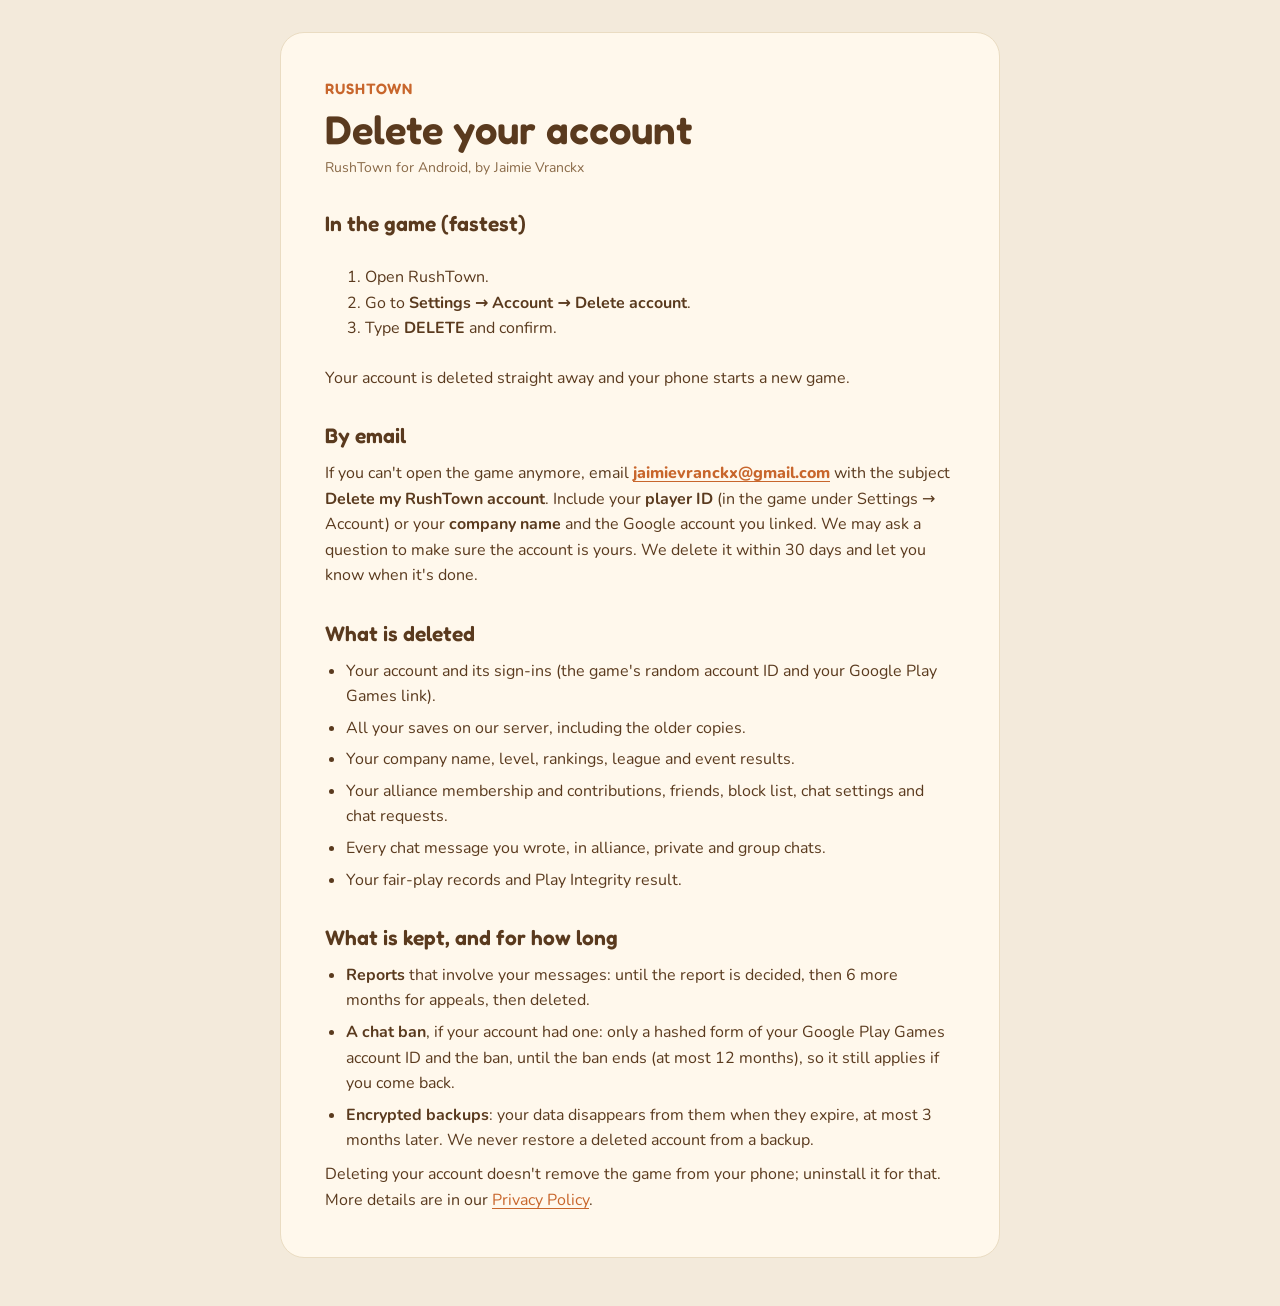
==== delete-account.html @ 023f312e "Publish: new home page (hero, slideshow, characters, valley, news, join), press kit, privacy policy " ====
<!doctype html>
<html lang="en">
<head>
<meta charset="utf-8">
<meta name="viewport" content="width=device-width, initial-scale=1">
<title>Delete Your RushTown Account</title>
<meta name="description" content="How to delete your RushTown account and data.">
<link rel="stylesheet" href="style.css">
</head>
<body>
<main class="wrap">
  <header>
    <a class="game" href="./">RushTown</a>
    <h1>Delete your account</h1>
    <p class="meta">RushTown for Android, by Jaimie Vranckx</p>
  </header>

  <section>
    <h2>In the game (fastest)</h2>
    <ol class="points">
      <li>Open RushTown.</li>
      <li>Go to <strong>Settings → Account → Delete account</strong>.</li>
      <li>Type <strong>DELETE</strong> and confirm.</li>
    </ol>
    <p>Your account is deleted straight away and your phone starts a new game.</p>
  </section>

  <section>
    <h2>By email</h2>
    <p>If you can't open the game anymore, email <a class="addr" href="mailto:jaimievranckx@gmail.com?subject=Delete%20my%20RushTown%20account">jaimievranckx@gmail.com</a> with the subject <strong>Delete my RushTown account</strong>. Include your <strong>player ID</strong> (in the game under Settings → Account) or your <strong>company name</strong> and the Google account you linked. We may ask a question to make sure the account is yours. We delete it within 30 days and let you know when it's done.</p>
  </section>

  <section>
    <h2>What is deleted</h2>
    <ul class="points">
      <li>Your account and its sign-ins (the game's random account ID and your Google Play Games link).</li>
      <li>All your saves on our server, including the older copies.</li>
      <li>Your company name, level, rankings, league and event results.</li>
      <li>Your alliance membership and contributions, friends, block list, chat settings and chat requests.</li>
      <li>Every chat message you wrote, in alliance, private and group chats.</li>
      <li>Your fair-play records and Play Integrity result.</li>
    </ul>
  </section>

  <section>
    <h2>What is kept, and for how long</h2>
    <ul class="points">
      <li><strong>Reports</strong> that involve your messages: until the report is decided, then 6 more months for appeals, then deleted.</li>
      <li><strong>A chat ban</strong>, if your account had one: only a hashed form of your Google Play Games account ID and the ban, until the ban ends (at most 12 months), so it still applies if you come back.</li>
      <li><strong>Encrypted backups</strong>: your data disappears from them when they expire, at most 3 months later. We never restore a deleted account from a backup.</li>
    </ul>
    <p>Deleting your account doesn't remove the game from your phone; uninstall it for that. More details are in our <a href="privacy.html">Privacy Policy</a>.</p>
  </section>
</main>
</body>
</html>
---- style.css ----
/* One readable column: the game's cream card on its warm ground */
@import url("https://fonts.googleapis.com/css2?family=Fredoka:wght@500;600&family=Nunito:wght@400;600;800&display=swap");

:root {
  --ground: #f3eadb;
  --card: #fff8ec;
  --ink: #5a3a1e;
  --muted: #8a6a48;
  --accent: #c8662c;
  --line: #eadcc2;
  --note: #fde9d6;
  --display: "Fredoka", "Nunito", system-ui, sans-serif;
  --body: "Nunito", system-ui, -apple-system, "Segoe UI", sans-serif;
  color-scheme: light;
}
@media (prefers-color-scheme: dark) {
  :root {
    --ground: #1f1813; --card: #2a211a; --ink: #f3e6d2; --muted: #c4a888;
    --accent: #f09a62; --line: #3d3027; --note: #3a2a1e; color-scheme: dark;
  }
}
* { box-sizing: border-box; }
body {
  margin: 0;
  background: var(--ground);
  color: var(--ink);
  font-family: var(--body);
  font-size: 16px;
  line-height: 1.6;
  padding: 32px 16px 48px;
}
.wrap {
  max-width: 720px;
  margin: 0 auto;
  background: var(--card);
  border: 1px solid var(--line);
  border-radius: 24px;
  padding: clamp(20px, 5vw, 44px);
  display: flex;
  flex-direction: column;
  gap: 28px;
}
header { display: flex; flex-direction: column; gap: 6px; }
.game { font-family: var(--display); font-weight: 600; color: var(--accent); font-size: 15px; letter-spacing: 0.06em; text-transform: uppercase; text-decoration: none; }
h1 { font-family: var(--display); font-weight: 600; font-size: clamp(28px, 6vw, 40px); line-height: 1.1; margin: 0; }
h2 { font-family: var(--display); font-weight: 600; font-size: 21px; margin: 0; }
.meta { color: var(--muted); font-size: 14px; margin: 0; }
.summary { background: var(--note); border-radius: 16px; padding: 18px 20px; display: flex; flex-direction: column; gap: 8px; }
.summary strong { font-family: var(--display); font-weight: 600; font-size: 18px; }
section { display: flex; flex-direction: column; gap: 8px; }
p, li { margin: 0; max-width: 65ch; }
.stored { display: grid; grid-template-columns: minmax(0, 12rem) minmax(0, 1fr); gap: 8px 16px; margin: 4px 0 0; }
.stored dt { font-weight: 800; }
.stored dd { margin: 0; }
@media (max-width: 520px) { .stored { grid-template-columns: minmax(0, 1fr); } .stored dd { margin-bottom: 8px; } }
a { color: var(--accent); text-underline-offset: 3px; }
.contact { border-top: 1px solid var(--line); padding-top: 20px; display: flex; flex-direction: column; gap: 6px; }
.addr { font-weight: 800; }
.home { align-items: center; text-align: center; }
.home .logo { width: min(420px, 100%); height: auto; }
.lead { font-family: var(--display); font-weight: 600; font-size: 22px; }
.links { list-style: none; padding: 0; margin: 0; display: flex; gap: 24px; font-weight: 800; }
ul.points { margin: 0; padding-left: 1.3em; display: flex; flex-direction: column; gap: 6px; max-width: 65ch; }
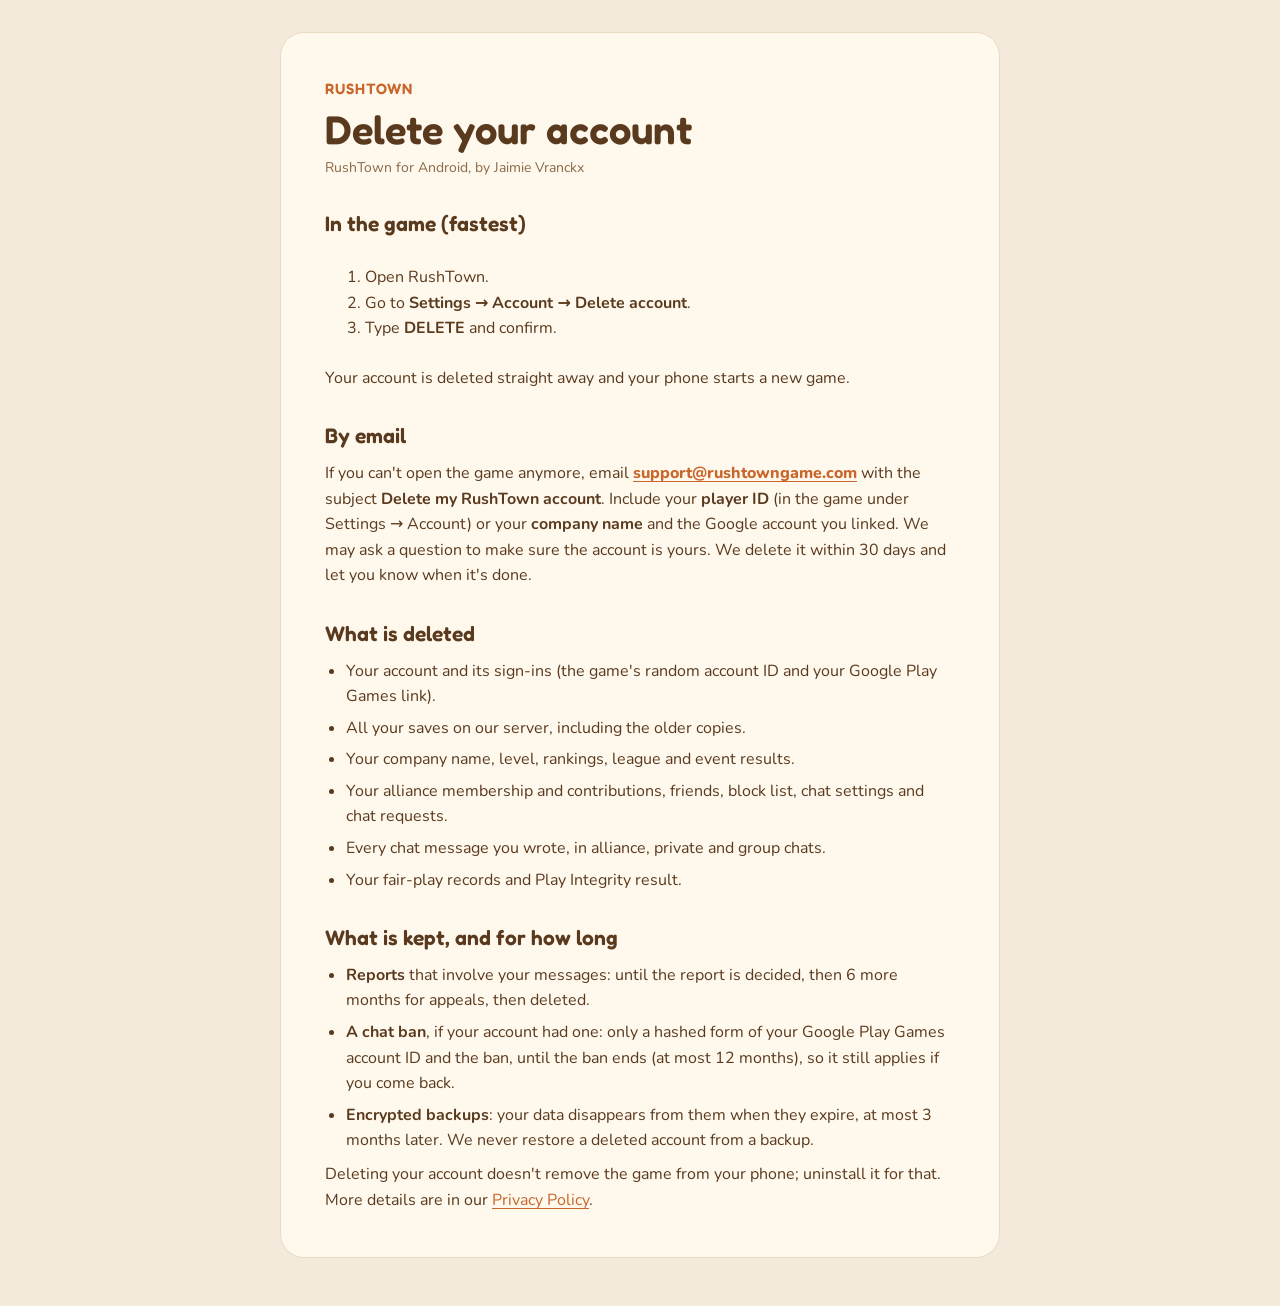
==== commit 9c8b947d: "Support address is support@rushtowngame.com everywhere; privacy names Zoho (EU) as the support-email" ====
--- a/delete-account.html
+++ b/delete-account.html
@@ -27,7 +27,7 @@
 
   <section>
     <h2>By email</h2>
-    <p>If you can't open the game anymore, email <a class="addr" href="mailto:jaimievranckx@gmail.com?subject=Delete%20my%20RushTown%20account">jaimievranckx@gmail.com</a> with the subject <strong>Delete my RushTown account</strong>. Include your <strong>player ID</strong> (in the game under Settings → Account) or your <strong>company name</strong> and the Google account you linked. We may ask a question to make sure the account is yours. We delete it within 30 days and let you know when it's done.</p>
+    <p>If you can't open the game anymore, email <a class="addr" href="mailto:support@rushtowngame.com?subject=Delete%20my%20RushTown%20account">support@rushtowngame.com</a> with the subject <strong>Delete my RushTown account</strong>. Include your <strong>player ID</strong> (in the game under Settings → Account) or your <strong>company name</strong> and the Google account you linked. We may ask a question to make sure the account is yours. We delete it within 30 days and let you know when it's done.</p>
   </section>
 
   <section>
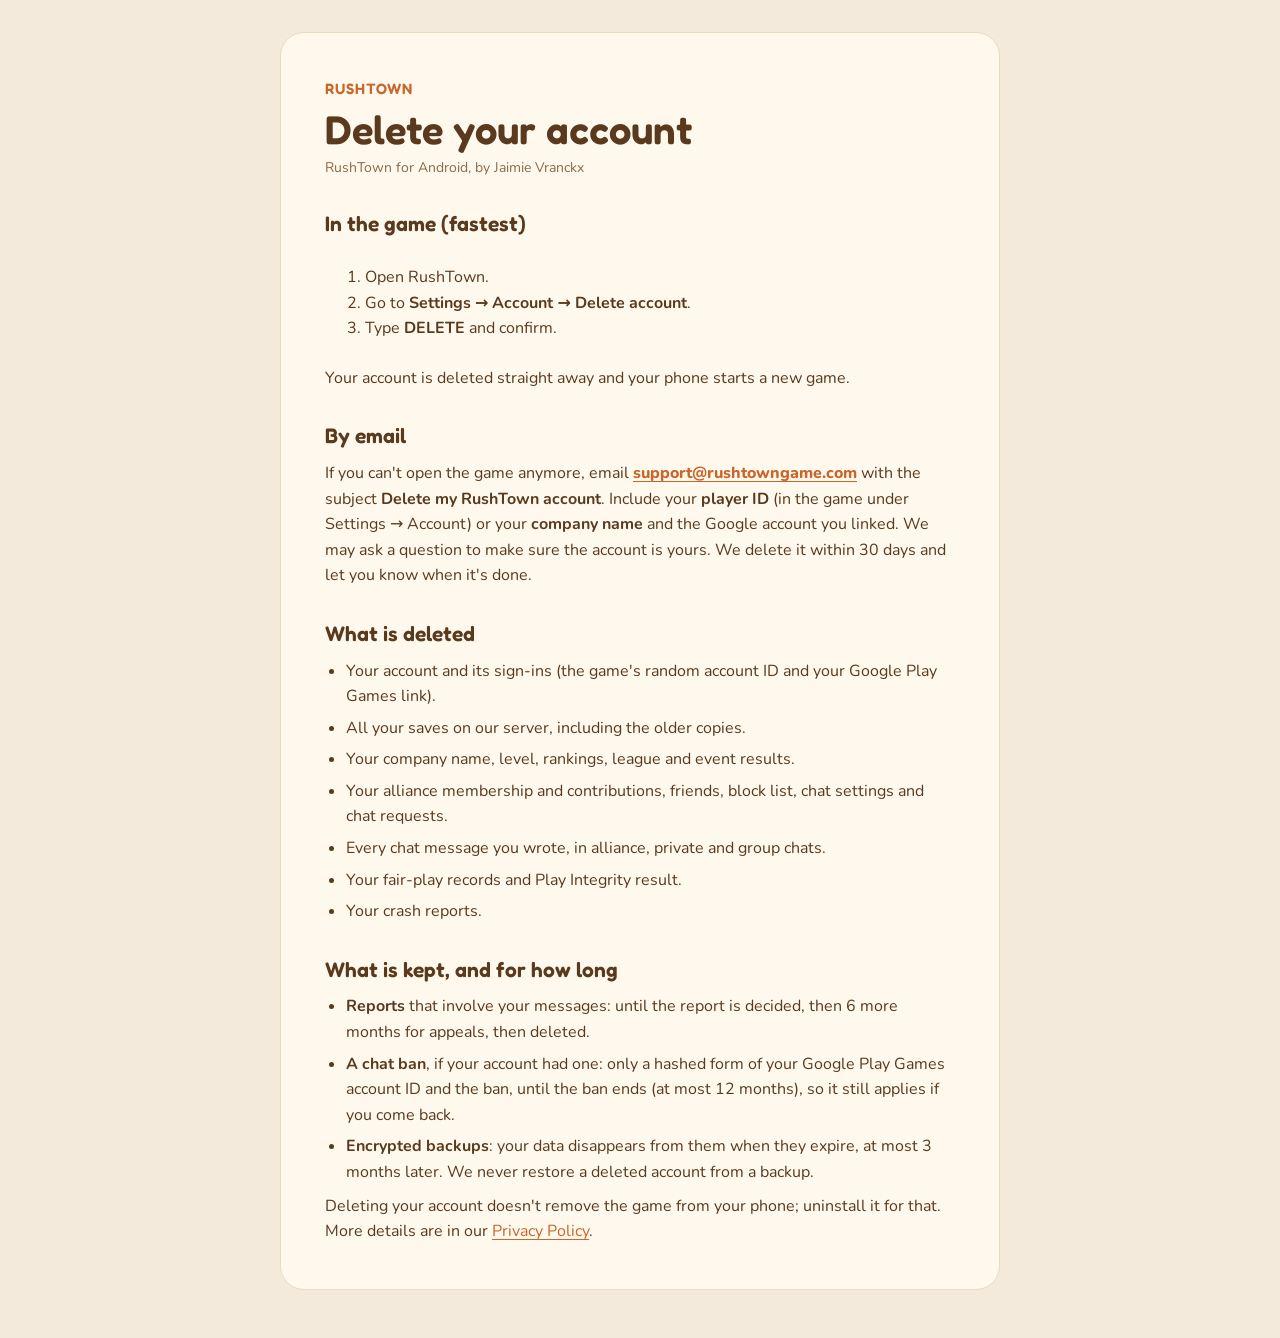
==== commit f23812a6: "Privacy: crash reports sent after a crash (scrubbed log tail, 90 days, Send crash reports toggle); d" ====
--- a/delete-account.html
+++ b/delete-account.html
@@ -39,6 +39,7 @@
       <li>Your alliance membership and contributions, friends, block list, chat settings and chat requests.</li>
       <li>Every chat message you wrote, in alliance, private and group chats.</li>
       <li>Your fair-play records and Play Integrity result.</li>
+      <li>Your crash reports.</li>
     </ul>
   </section>
 
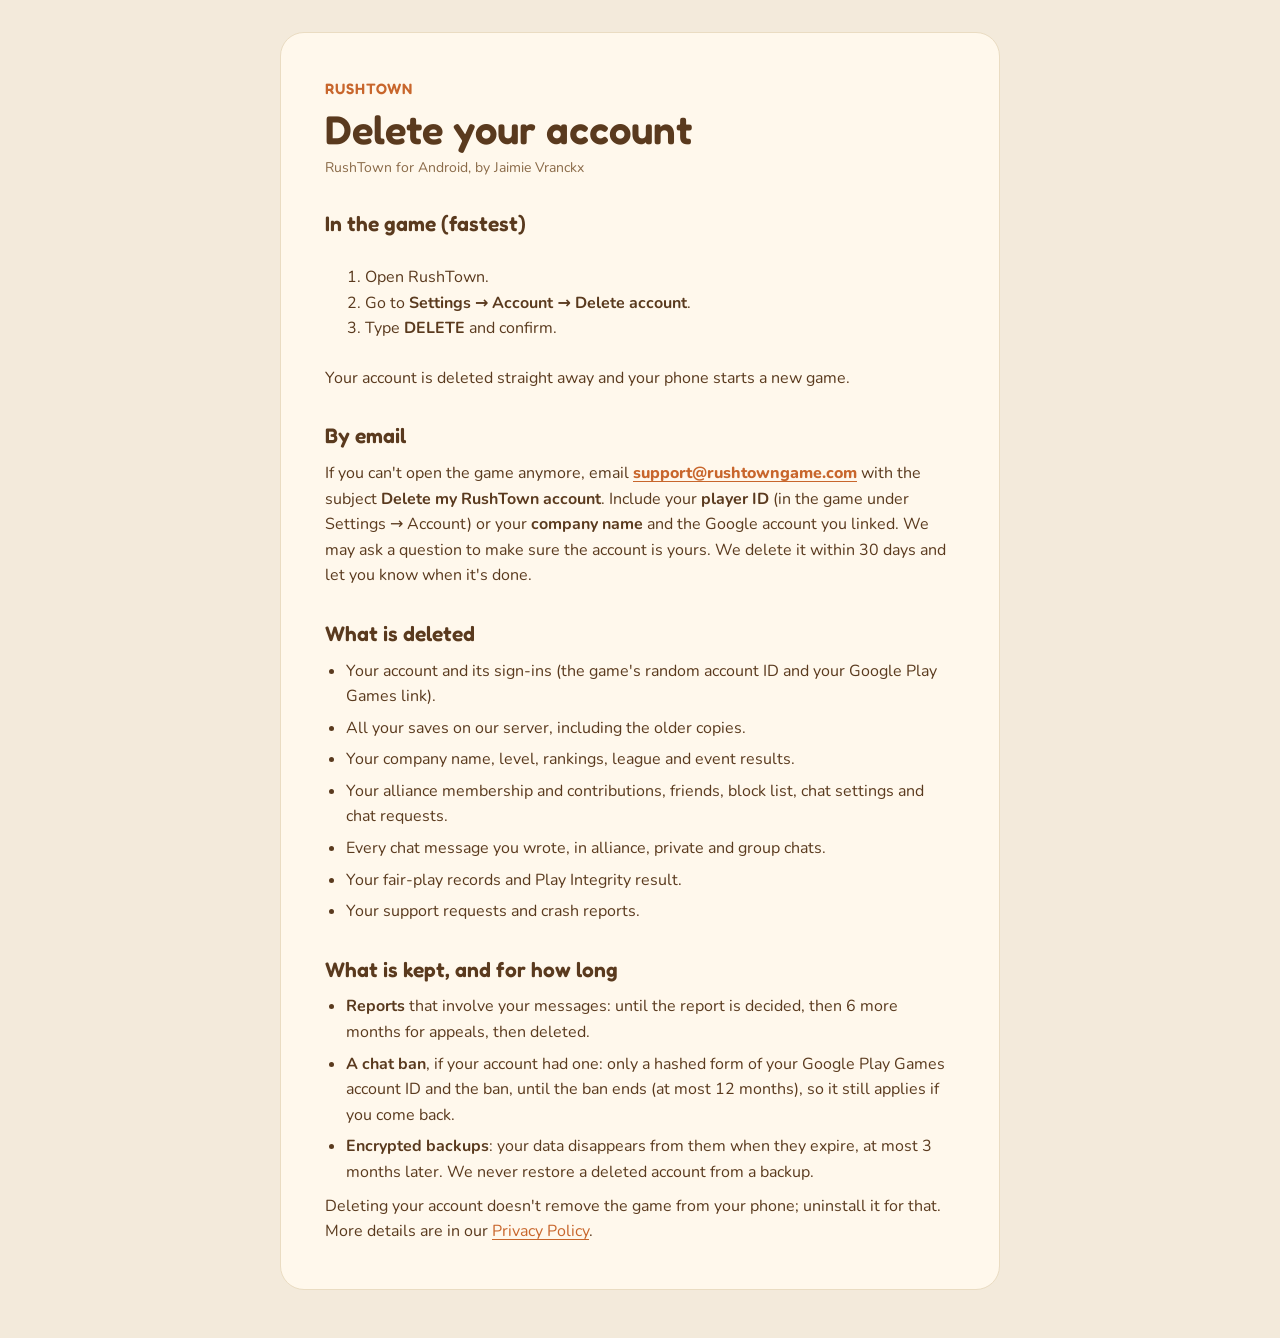
==== commit 6853718a: "Privacy: exact path for Send crash reports; delete page lists support requests too Co-Authored-By: C" ====
--- a/delete-account.html
+++ b/delete-account.html
@@ -39,7 +39,7 @@
       <li>Your alliance membership and contributions, friends, block list, chat settings and chat requests.</li>
       <li>Every chat message you wrote, in alliance, private and group chats.</li>
       <li>Your fair-play records and Play Integrity result.</li>
-      <li>Your crash reports.</li>
+      <li>Your support requests and crash reports.</li>
     </ul>
   </section>
 
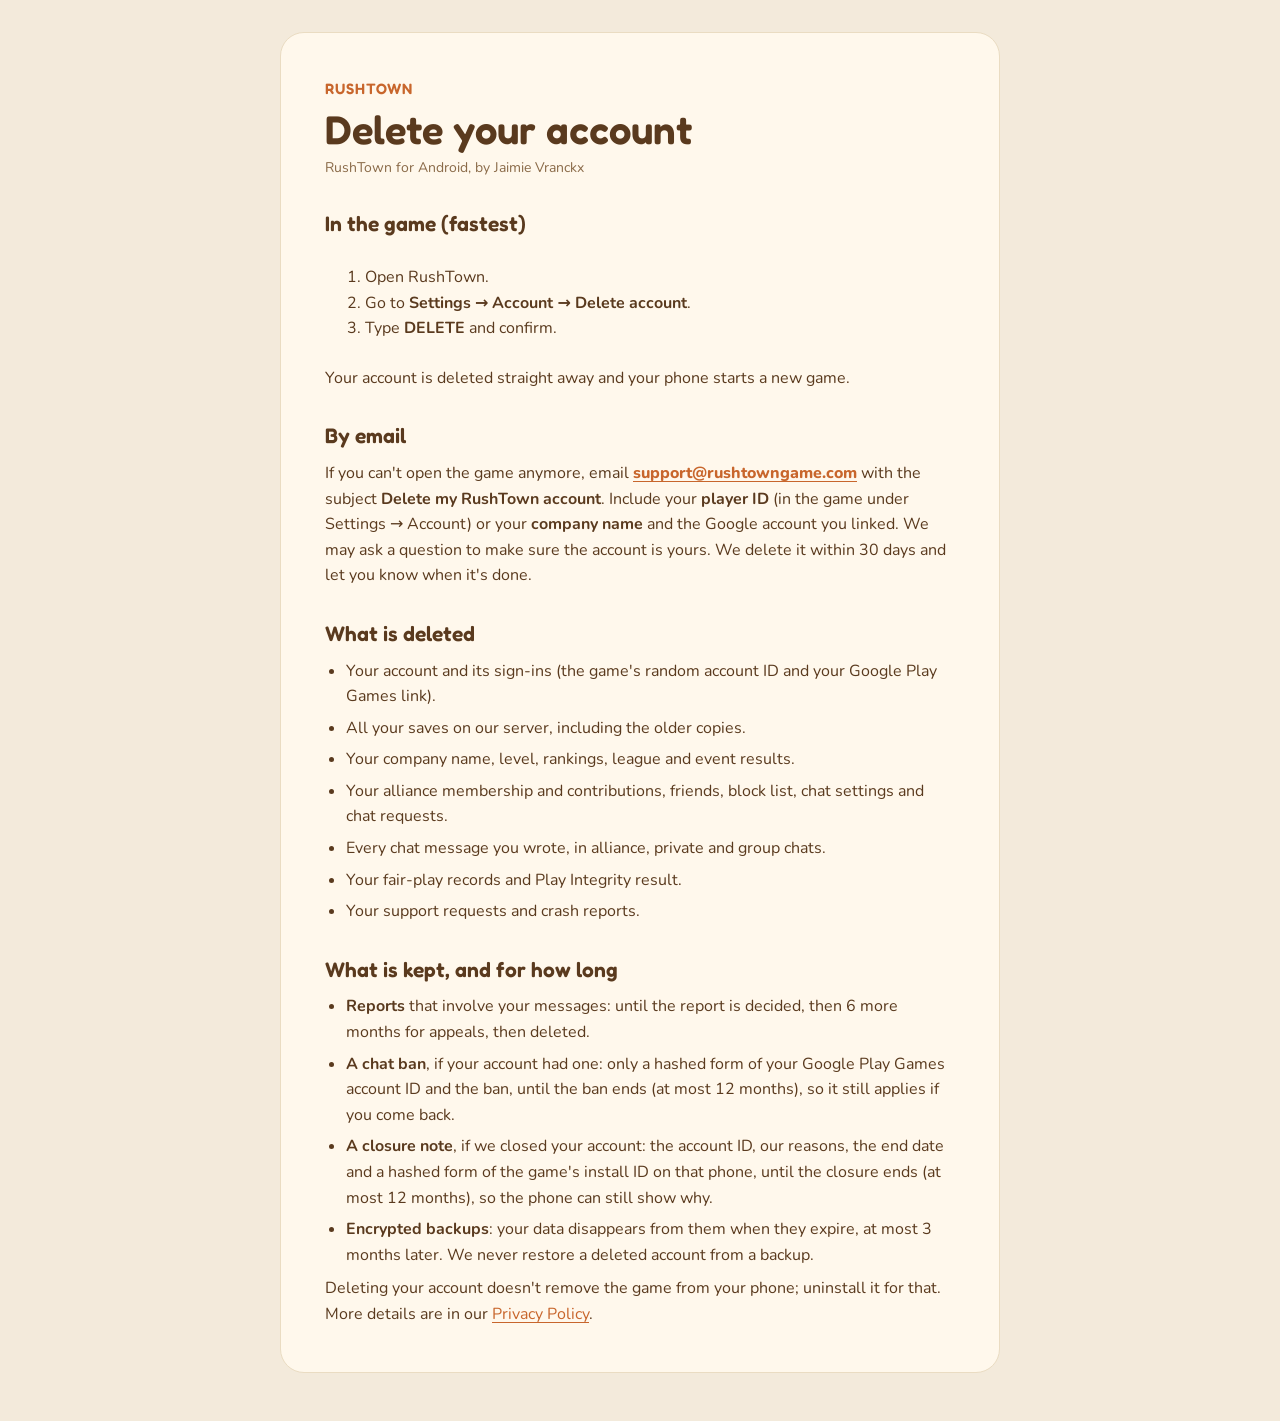
==== commit 459f3d28: "Privacy and delete page: account-closure note with a hashed install ID, at most 12 months Co-Authore" ====
--- a/delete-account.html
+++ b/delete-account.html
@@ -48,6 +48,7 @@
     <ul class="points">
       <li><strong>Reports</strong> that involve your messages: until the report is decided, then 6 more months for appeals, then deleted.</li>
       <li><strong>A chat ban</strong>, if your account had one: only a hashed form of your Google Play Games account ID and the ban, until the ban ends (at most 12 months), so it still applies if you come back.</li>
+      <li><strong>A closure note</strong>, if we closed your account: the account ID, our reasons, the end date and a hashed form of the game's install ID on that phone, until the closure ends (at most 12 months), so the phone can still show why.</li>
       <li><strong>Encrypted backups</strong>: your data disappears from them when they expire, at most 3 months later. We never restore a deleted account from a backup.</li>
     </ul>
     <p>Deleting your account doesn't remove the game from your phone; uninstall it for that. More details are in our <a href="privacy.html">Privacy Policy</a>.</p>
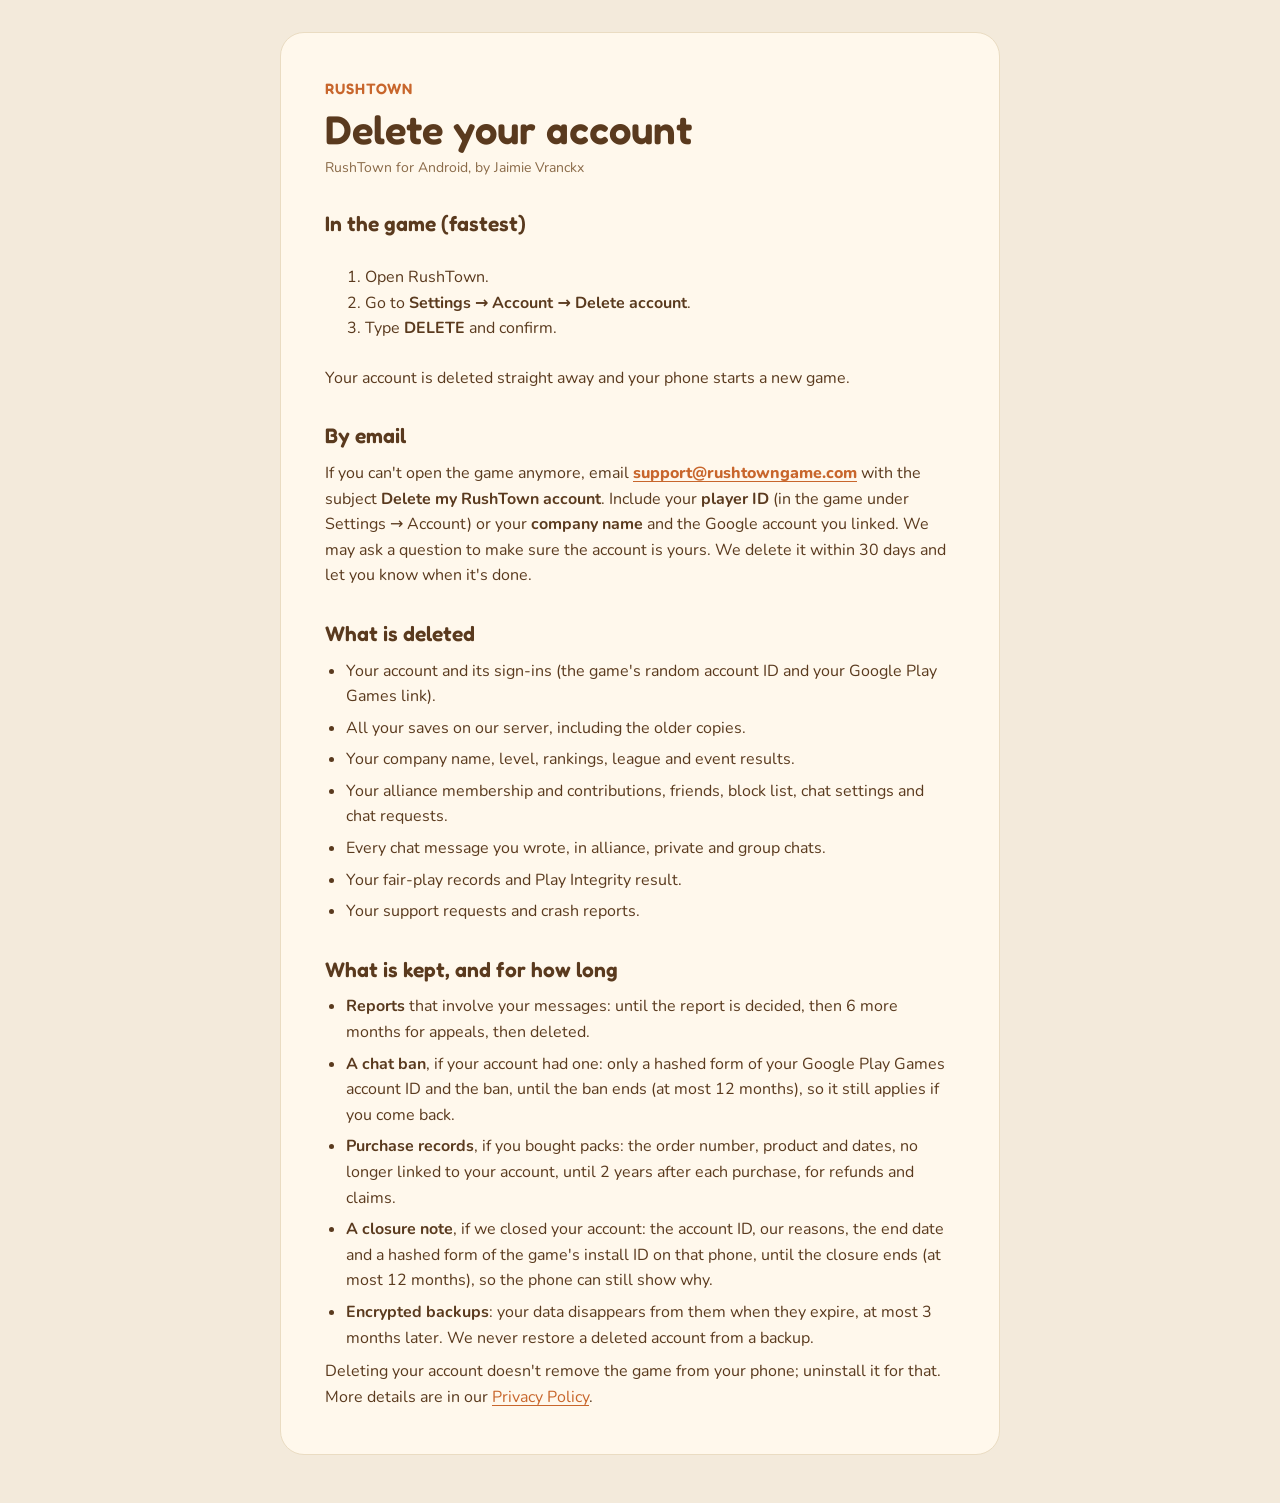
==== commit d7b6a174: "Terms: buying packs (Google Play, immediate delivery and withdrawal waiver, refunds, under-18s); pri" ====
--- a/delete-account.html
+++ b/delete-account.html
@@ -48,6 +48,7 @@
     <ul class="points">
       <li><strong>Reports</strong> that involve your messages: until the report is decided, then 6 more months for appeals, then deleted.</li>
       <li><strong>A chat ban</strong>, if your account had one: only a hashed form of your Google Play Games account ID and the ban, until the ban ends (at most 12 months), so it still applies if you come back.</li>
+      <li><strong>Purchase records</strong>, if you bought packs: the order number, product and dates, no longer linked to your account, until 2 years after each purchase, for refunds and claims.</li>
       <li><strong>A closure note</strong>, if we closed your account: the account ID, our reasons, the end date and a hashed form of the game's install ID on that phone, until the closure ends (at most 12 months), so the phone can still show why.</li>
       <li><strong>Encrypted backups</strong>: your data disappears from them when they expire, at most 3 months later. We never restore a deleted account from a backup.</li>
     </ul>
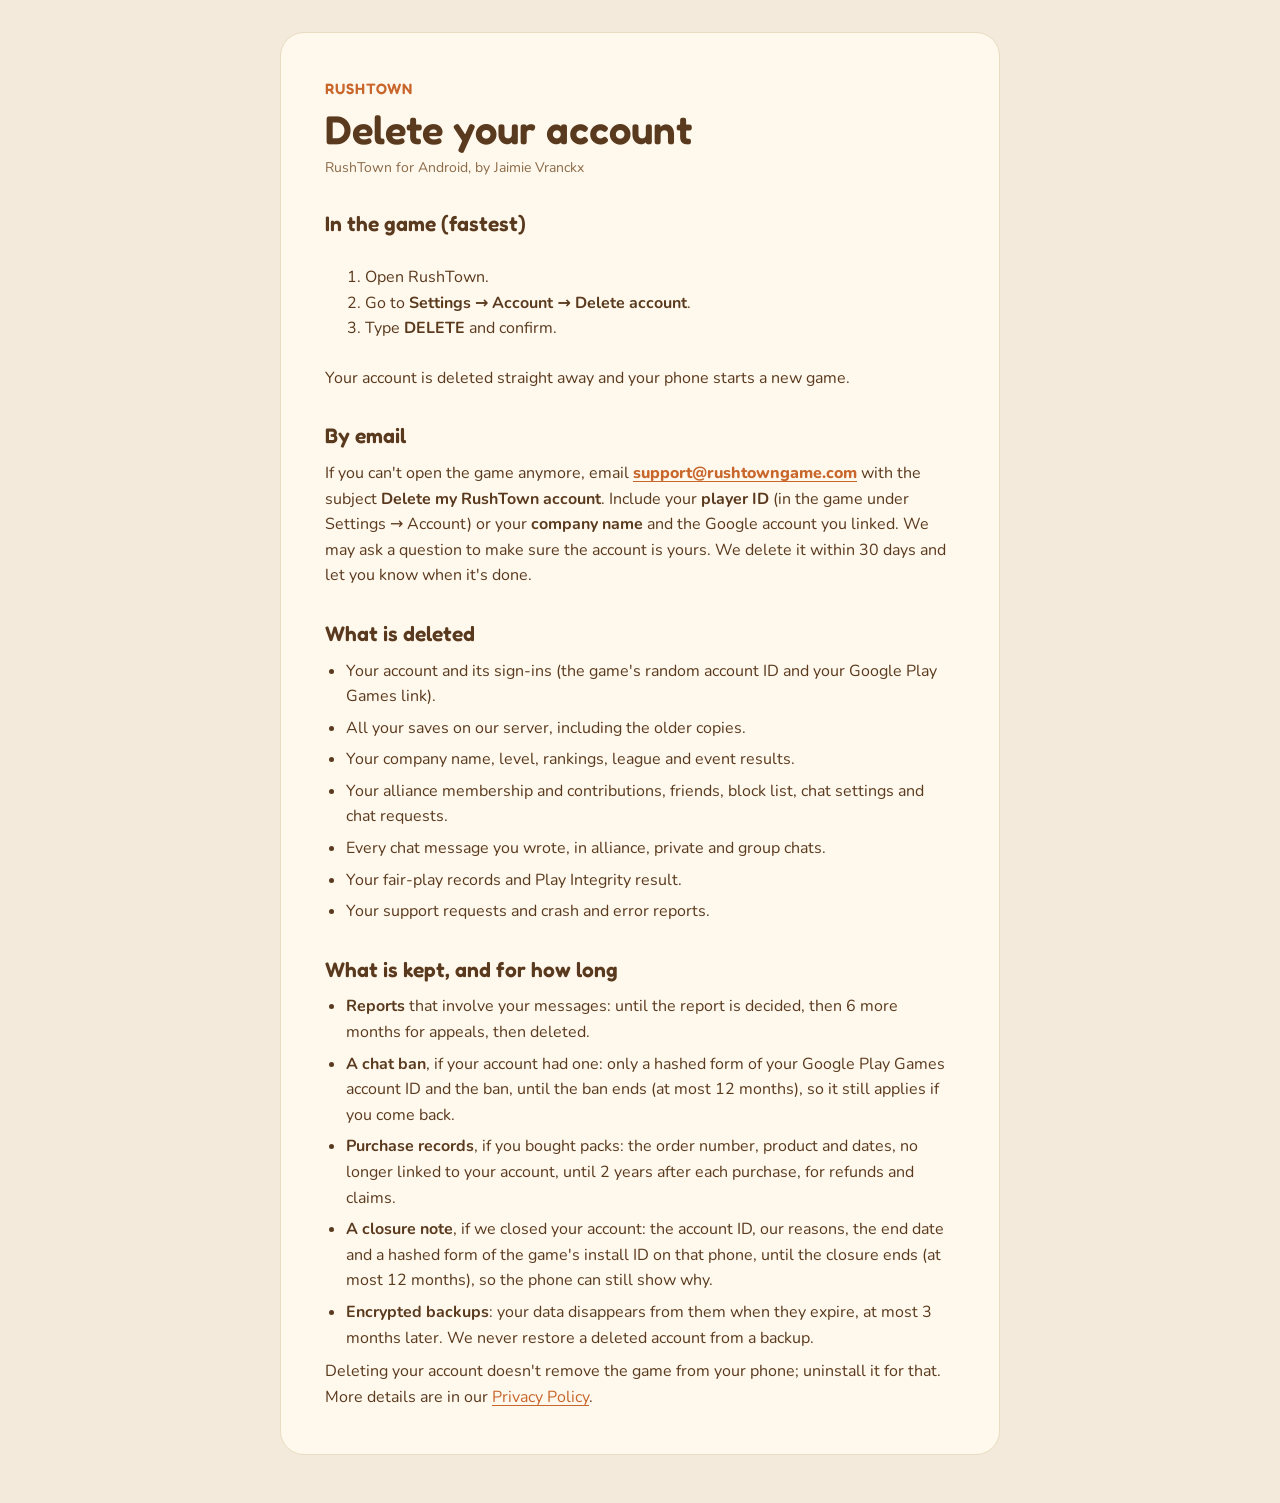
==== commit 7eec30ad: "Privacy: crash and error reports with phone model and Android version (Build 14); effective 10 Octob" ====
--- a/delete-account.html
+++ b/delete-account.html
@@ -39,7 +39,7 @@
       <li>Your alliance membership and contributions, friends, block list, chat settings and chat requests.</li>
       <li>Every chat message you wrote, in alliance, private and group chats.</li>
       <li>Your fair-play records and Play Integrity result.</li>
-      <li>Your support requests and crash reports.</li>
+      <li>Your support requests and crash and error reports.</li>
     </ul>
   </section>
 
